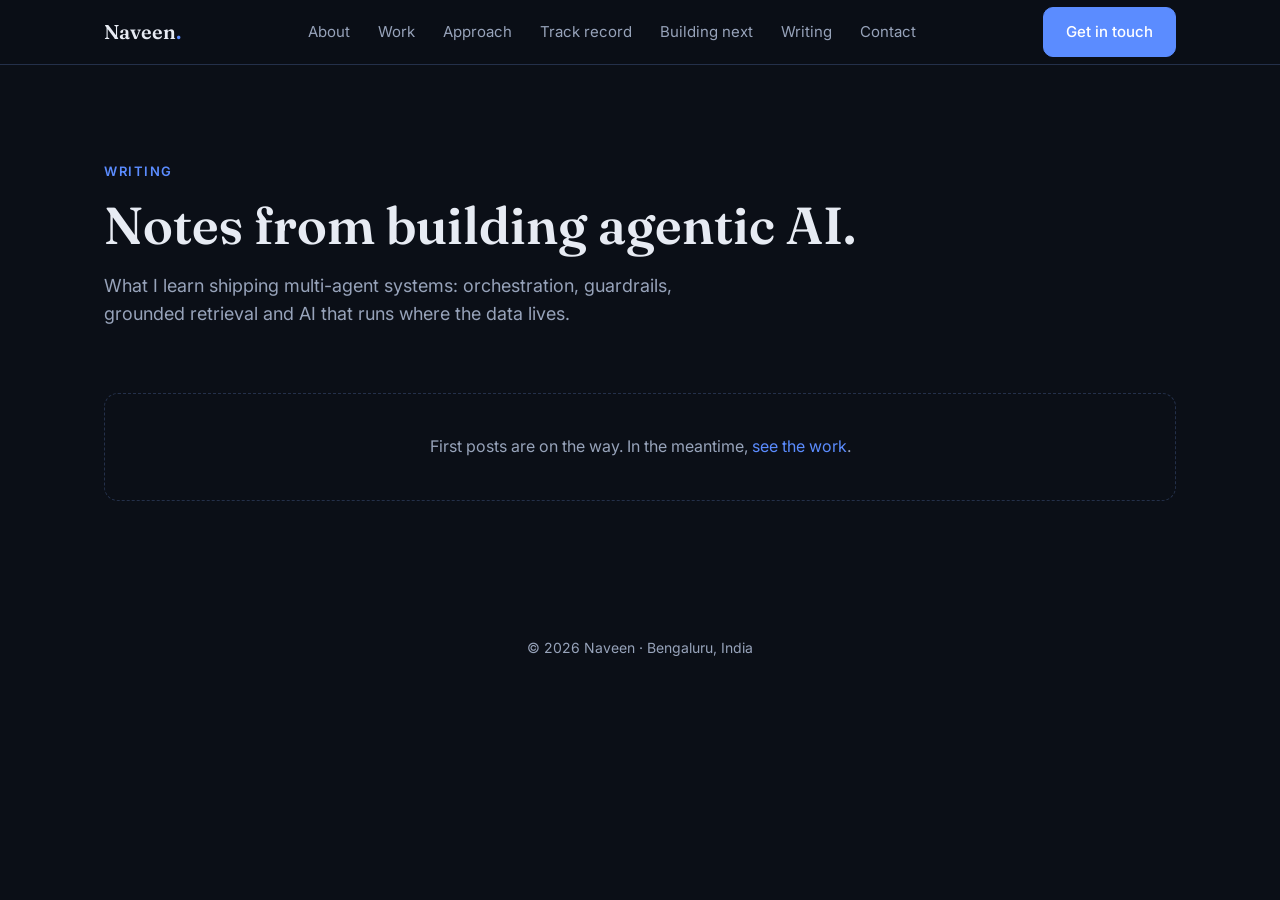
==== blog/index.html @ 8cdaeb1a "Add "What I'm building next" section and Writing blog - Investor-facing section on sovereign / edge " ====
<!DOCTYPE html>
<html lang="en">
<head>
  <meta charset="UTF-8" />
  <meta name="viewport" content="width=device-width, initial-scale=1.0" />
  <title>Writing — Naveen Narayanan</title>
  <meta name="description" content="Notes from building agentic AI systems: multi-agent orchestration, guardrails, grounded retrieval and sovereign AI." />
  <meta property="og:title" content="Writing — Naveen Narayanan" />
  <meta property="og:description" content="Notes from building agentic AI systems." />
  <meta property="og:type" content="website" />
  <meta property="og:url" content="https://naveenamai.dev/blog/" />
  <meta property="og:image" content="https://naveenamai.dev/images/og-card.jpg" />
  <meta name="twitter:card" content="summary_large_image" />
  <link rel="canonical" href="https://naveenamai.dev/blog/" />
  <link rel="icon" href="../favicon.svg" type="image/svg+xml" />
  <link rel="preconnect" href="https://fonts.googleapis.com" />
  <link rel="preconnect" href="https://fonts.gstatic.com" crossorigin />
  <link href="https://fonts.googleapis.com/css2?family=Fraunces:opsz,wght@9..144,500;9..144,600&family=Inter:wght@400;500;600&display=swap" rel="stylesheet" />
  <link rel="stylesheet" href="../css/site.css" />
</head>
<body>

  <nav>
    <div class="container">
      <a href="../index.html" class="logo">Naveen<span>.</span></a>
      <div class="nav-links" id="nav-links">
        <a href="../index.html#about">About</a>
        <a href="../index.html#work">Work</a>
        <a href="../index.html#approach">Approach</a>
        <a href="../index.html#track-record">Track record</a>
        <a href="../index.html#next">Building next</a>
        <a href="index.html">Writing</a>
        <a href="../index.html#contact">Contact</a>
      </div>
      <div class="nav-right">
        <a href="../index.html#contact" class="btn btn-primary">Get in touch</a>
        <button class="menu-btn" aria-label="Open menu" aria-expanded="false" aria-controls="nav-links">☰</button>
      </div>
    </div>
  </nav>
  <script src="../js/site.js"></script>

  <main class="container">
    <header class="page-head">
      <p class="eyebrow">Writing</p>
      <h1>Notes from building agentic AI.</h1>
      <p class="section-lead">What I learn shipping multi-agent systems: orchestration, guardrails, grounded retrieval and AI that runs where the data lives.</p>
    </header>

    <div class="posts">
      <!--
        ADD A POST:
        1. Copy blog/_post-template.html to blog/your-post-slug.html and write the post.
        2. Paste a card like the one below at the TOP of this list (newest first).
        3. Delete the "empty" placeholder paragraph once the first post is live.

        <a class="post-card" href="your-post-slug.html">
          <time datetime="2026-11-20">20 Nov 2026</time>
          <h2>Post title</h2>
          <p>One or two sentences on what the reader will learn.</p>
        </a>
      -->
      <p class="empty">First posts are on the way. In the meantime, <a href="../index.html#work" style="color: var(--accent)">see the work</a>.</p>
    </div>
  </main>

  <footer>
    <div class="container">© 2026 Naveen · Bengaluru, India</div>
  </footer>

</body>
</html>
---- css/site.css ----
/* ============ 1. DESIGN TOKENS ============
   Change colours here and the whole site follows. */
:root {
  --bg: #0b0f17;
  --surface: #121826;
  --surface-2: #182033;
  --border: #24304a;
  --text: #e7ebf3;
  --muted: #97a3ba;
  --accent: #5b8cff;      /* primary blue */
  --accent-2: #36d3a8;    /* success green for metrics */
  --radius: 14px;
  --max: 1120px;
}

/* ============ 2. BASE ============ */
* { box-sizing: border-box; margin: 0; padding: 0; }
html { scroll-behavior: smooth; }
body {
  font-family: "Inter", system-ui, sans-serif;
  background: var(--bg);
  color: var(--text);
  line-height: 1.6;
  -webkit-font-smoothing: antialiased;
}
h1, h2, h3 { font-family: "Fraunces", Georgia, serif; font-weight: 600; line-height: 1.15; }
a { color: inherit; text-decoration: none; }
.container { max-width: var(--max); margin: 0 auto; padding: 0 24px; }
section { padding: 96px 0; }
.eyebrow {
  font-size: 13px; font-weight: 600; letter-spacing: .12em;
  text-transform: uppercase; color: var(--accent); margin-bottom: 14px;
}
.section-title { font-size: clamp(28px, 4vw, 40px); margin-bottom: 16px; }
.section-lead { color: var(--muted); max-width: 640px; font-size: 18px; }

/* ============ 3. NAV ============ */
nav {
  position: sticky; top: 0; z-index: 10;
  background: rgba(11, 15, 23, .85); backdrop-filter: blur(10px);
  border-bottom: 1px solid var(--border);
}
nav .container { display: flex; align-items: center; justify-content: space-between; height: 64px; }
.logo { font-family: "Fraunces", serif; font-size: 20px; font-weight: 600; }
.logo span { color: var(--accent); }
.nav-links { display: flex; gap: 28px; font-size: 15px; color: var(--muted); }
.nav-links a:hover { color: var(--text); }
.nav-right { display: flex; align-items: center; gap: 10px; }
.menu-btn {
  display: none; background: none; border: 1px solid var(--border); border-radius: 10px;
  color: var(--text); width: 44px; height: 44px; font-size: 20px; cursor: pointer;
}

/* ============ 4. BUTTONS ============ */
.btn {
  display: inline-flex; align-items: center; gap: 8px;
  padding: 12px 22px; border-radius: 10px; font-weight: 500; font-size: 15px;
  border: 1px solid var(--border); transition: all .2s;
}
.btn-primary { background: var(--accent); border-color: var(--accent); color: #fff; }
.btn-primary:hover { background: #4677f0; }
.btn-ghost:hover { border-color: var(--muted); }

/* ============ 5. HERO ============ */
.hero { padding: 120px 0 80px; }
.hero h1 { font-size: clamp(40px, 6vw, 68px); max-width: 860px; margin-bottom: 24px; }
.hero h1 em { font-style: normal; color: var(--accent); }
.hero p { font-size: 20px; color: var(--muted); max-width: 640px; margin-bottom: 36px; }
.hero-cta { display: flex; gap: 12px; flex-wrap: wrap; }

/* ============ 6. METRICS STRIP ============ */
.metrics {
  display: grid; grid-template-columns: repeat(4, 1fr);
  border: 1px solid var(--border); border-radius: var(--radius);
  background: var(--surface); margin-top: 72px;
}
.metric { padding: 28px; border-right: 1px solid var(--border); }
.metric:last-child { border-right: none; }
.metric strong { display: block; font-family: "Fraunces", serif; font-size: 36px; color: var(--accent-2); }
.metric span { color: var(--muted); font-size: 14px; }

/* ============ 7. PROJECTS ============ */
.projects { display: grid; gap: 28px; margin-top: 56px; }
.project {
  display: grid; grid-template-columns: 1fr 1fr; gap: 40px;
  background: var(--surface); border: 1px solid var(--border);
  border-radius: var(--radius); padding: 40px;
  transition: border-color .2s;
}
.project:hover { border-color: #3a4a70; }
.tag {
  display: inline-block; font-size: 12px; font-weight: 600;
  padding: 4px 10px; border-radius: 999px;
  background: rgba(91, 140, 255, .12); color: var(--accent); margin-bottom: 14px;
}
.project h3 { font-size: 30px; margin-bottom: 6px; }
.project .sub { color: var(--muted); margin-bottom: 20px; }
.project dl { display: grid; gap: 14px; }
.project dt { font-size: 12px; font-weight: 600; letter-spacing: .1em; text-transform: uppercase; color: var(--muted); }
.project dd { font-size: 15px; }
.kpis { display: flex; gap: 24px; flex-wrap: wrap; margin: 22px 0; }
.kpis div strong { display: block; font-family: "Fraunces", serif; font-size: 26px; color: var(--accent-2); }
.kpis div span { font-size: 13px; color: var(--muted); }
.stack { display: flex; flex-wrap: wrap; gap: 8px; margin: 18px 0 24px; }
.stack span {
  font-size: 13px; padding: 5px 10px; border-radius: 8px;
  background: var(--surface-2); border: 1px solid var(--border); color: var(--muted);
}
.links { display: flex; gap: 10px; flex-wrap: wrap; }
.links .btn { padding: 9px 16px; font-size: 14px; }
.note { font-size: 12px; color: var(--muted); margin-top: 16px; }

/* Project screenshot: spans both columns, framed like a browser window */
.shot {
  grid-column: 1 / -1;
  border: 1px solid var(--border); border-radius: 10px; overflow: hidden;
  background: var(--surface-2);
}
.shot .bar { display: flex; gap: 6px; padding: 10px 14px; border-bottom: 1px solid var(--border); }
.shot .bar i { width: 10px; height: 10px; border-radius: 50%; background: var(--border); }
.shot img { display: block; width: 100%; height: auto; }

/* ============ 8. CAPABILITIES ============ */
.caps { display: grid; grid-template-columns: repeat(3, 1fr); gap: 20px; margin-top: 48px; }
.cap { background: var(--surface); border: 1px solid var(--border); border-radius: var(--radius); padding: 28px; }
.cap h3 { font-size: 20px; margin-bottom: 10px; }
.cap p { color: var(--muted); font-size: 15px; }

/* ============ 8b. ABOUT ============ */
#about { padding: 88px 0 0; }
#about + .hero { padding-top: 88px; }
.about { display: grid; grid-template-columns: 240px 1fr; gap: 56px; align-items: center; }
.about img {
  width: 240px; height: 240px; border-radius: 50%; object-fit: cover;
  border: 3px solid var(--border);
}
.about dl { display: grid; gap: 20px; margin-top: 28px; }
.about dt { font-size: 12px; font-weight: 600; letter-spacing: .1em; text-transform: uppercase; color: var(--accent); }
.about dd { color: var(--muted); font-size: 17px; }

/* ============ 9. TIMELINE ============ */
.timeline { margin-top: 48px; border-left: 2px solid var(--border); padding-left: 28px; display: grid; gap: 32px; }
.t-item { position: relative; }
.t-item::before {
  content: ""; position: absolute; left: -36px; top: 7px;
  width: 14px; height: 14px; border-radius: 50%;
  background: var(--bg); border: 3px solid var(--accent);
}
.t-item time { font-size: 13px; color: var(--accent); font-weight: 600; }
.t-item h3 { font-size: 20px; margin: 4px 0; }
.t-item p { color: var(--muted); font-size: 15px; }

/* ============ 9b. BUILDING NEXT ============ */
.ask {
  display: flex; align-items: center; justify-content: space-between; gap: 24px; flex-wrap: wrap;
  margin-top: 28px; padding: 32px; border-radius: var(--radius);
  border: 1px solid rgba(91, 140, 255, .45);
  background: linear-gradient(135deg, rgba(91, 140, 255, .14), rgba(54, 211, 168, .06));
}
.ask h3 { font-size: 24px; margin-bottom: 6px; }
.ask p { color: var(--muted); }

/* ============ 9c. BLOG ============ */
.page-head { padding: 96px 0 24px; }
.page-head h1 { font-size: clamp(36px, 5vw, 52px); margin-bottom: 16px; }
.posts { display: grid; gap: 20px; margin: 40px 0 96px; }
.post-card {
  display: block; background: var(--surface); border: 1px solid var(--border);
  border-radius: var(--radius); padding: 28px; transition: border-color .2s;
}
.post-card:hover { border-color: #3a4a70; }
.post-card time, .post-meta { font-size: 13px; color: var(--accent); font-weight: 600; }
.post-card h2 { font-size: 24px; margin: 6px 0 8px; }
.post-card p { color: var(--muted); font-size: 15px; }
.empty { color: var(--muted); border: 1px dashed var(--border); border-radius: var(--radius); padding: 40px; text-align: center; }

.article { max-width: 720px; margin: 0 auto; padding: 88px 24px 96px; }
.article h1 { font-size: clamp(34px, 5vw, 48px); margin: 10px 0 18px; }
.article .lede { font-size: 20px; color: var(--muted); margin-bottom: 40px; }
.article h2 { font-size: 28px; margin: 44px 0 14px; }
.article h3 { font-size: 21px; margin: 32px 0 10px; }
.article p, .article li { font-size: 18px; color: #c9d1e0; margin-bottom: 18px; }
.article ul, .article ol { padding-left: 24px; }
.article a { color: var(--accent); text-decoration: underline; text-underline-offset: 3px; }
.article blockquote { border-left: 3px solid var(--accent); padding-left: 20px; color: var(--muted); margin: 24px 0; }
.article img { max-width: 100%; border-radius: 10px; border: 1px solid var(--border); margin: 12px 0 24px; }
.article pre {
  background: var(--surface); border: 1px solid var(--border); border-radius: 10px;
  padding: 18px; overflow-x: auto; font-size: 14px; margin-bottom: 24px;
}
.article code { font-family: ui-monospace, Consolas, monospace; font-size: .9em; }
.back { display: inline-block; color: var(--muted); font-size: 15px; margin-bottom: 28px; }
.back:hover { color: var(--text); }

/* ============ 10. CONTACT + FOOTER ============ */
.contact {
  text-align: center; background: var(--surface); border: 1px solid var(--border);
  border-radius: var(--radius); padding: 72px 24px;
}
.contact p { color: var(--muted); max-width: 520px; margin: 0 auto 32px; font-size: 18px; }
.contact .hero-cta { justify-content: center; }
footer { padding: 40px 0; color: var(--muted); font-size: 14px; text-align: center; }

/* ============ 11. MOBILE ============ */
@media (max-width: 860px) {
  .menu-btn { display: inline-block; }
  .nav-links {
    display: none; position: absolute; top: 64px; left: 0; right: 0;
    flex-direction: column; gap: 0; background: var(--bg);
    border-bottom: 1px solid var(--border);
  }
  .nav-links a { padding: 14px 24px; border-top: 1px solid var(--border); }
  nav.open .nav-links { display: flex; }
  .metrics { grid-template-columns: repeat(2, 1fr); }
  .metric:nth-child(2) { border-right: none; }
  .metric:nth-child(-n+2) { border-bottom: 1px solid var(--border); }
  .project { grid-template-columns: 1fr; padding: 28px; gap: 24px; }
  .caps { grid-template-columns: 1fr; }
  .about { grid-template-columns: 1fr; gap: 32px; }
  .about img { width: 160px; height: 160px; }
  #about { padding-top: 56px; }
  #about + .hero { padding-top: 64px; }
  section { padding: 72px 0; }
}
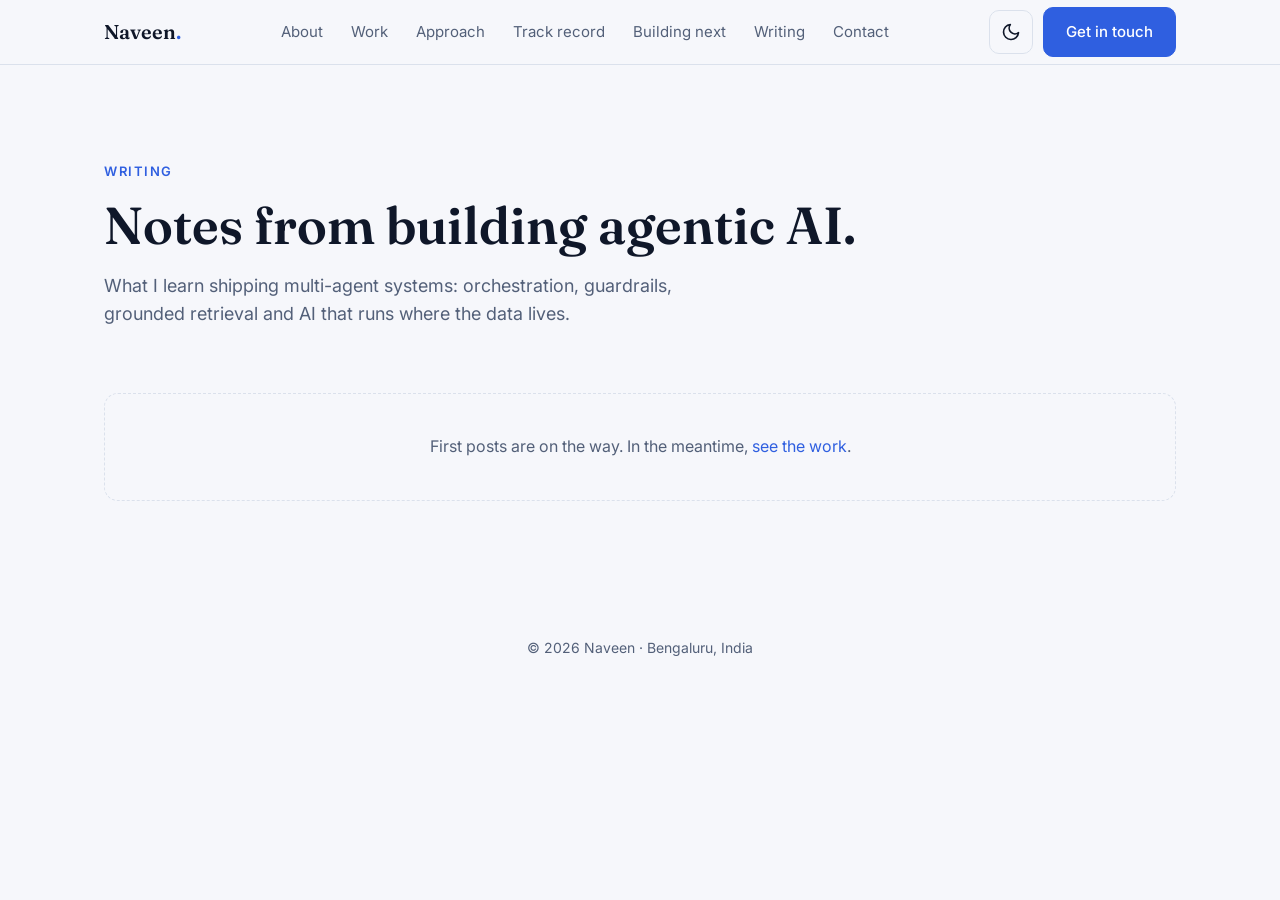
==== commit b44bf123: "Add dark/light theme toggle - Light theme tokens; hard-coded colours moved to CSS variables - Toggle" ====
--- a/blog/index.html
+++ b/blog/index.html
@@ -3,6 +3,7 @@
 <head>
   <meta charset="UTF-8" />
   <meta name="viewport" content="width=device-width, initial-scale=1.0" />
+  <script>(function(){var t;try{t=localStorage.getItem("theme")}catch(e){}if(t!=="light"&&t!=="dark")t=matchMedia("(prefers-color-scheme: light)").matches?"light":"dark";document.documentElement.setAttribute("data-theme",t)})();</script>
   <title>Writing — Naveen Narayanan</title>
   <meta name="description" content="Notes from building agentic AI systems: multi-agent orchestration, guardrails, grounded retrieval and sovereign AI." />
   <meta property="og:title" content="Writing — Naveen Narayanan" />
@@ -33,6 +34,7 @@
         <a href="../index.html#contact">Contact</a>
       </div>
       <div class="nav-right">
+        <button class="theme-btn" aria-label="Switch to light theme" title="Toggle dark/light theme"><svg class="sun" viewBox="0 0 24 24" fill="none" stroke="currentColor" stroke-width="2" stroke-linecap="round" aria-hidden="true"><circle cx="12" cy="12" r="4"/><path d="M12 2v2M12 20v2M4.9 4.9l1.4 1.4M17.7 17.7l1.4 1.4M2 12h2M20 12h2M4.9 19.1l1.4-1.4M17.7 6.3l1.4-1.4"/></svg><svg class="moon" viewBox="0 0 24 24" fill="none" stroke="currentColor" stroke-width="2" stroke-linecap="round" stroke-linejoin="round" aria-hidden="true"><path d="M21 12.8A9 9 0 1 1 11.2 3a7 7 0 0 0 9.8 9.8z"/></svg></button>
         <a href="../index.html#contact" class="btn btn-primary">Get in touch</a>
         <button class="menu-btn" aria-label="Open menu" aria-expanded="false" aria-controls="nav-links">☰</button>
       </div>
--- a/css/site.css
+++ b/css/site.css
@@ -9,9 +9,38 @@
   --muted: #97a3ba;
   --accent: #5b8cff;      /* primary blue */
   --accent-2: #36d3a8;    /* success green for metrics */
+  --accent-hover: #4677f0;
+  --border-hover: #3a4a70;
+  --nav-bg: rgba(11, 15, 23, .85);
+  --tag-bg: rgba(91, 140, 255, .12);
+  --ask-border: rgba(91, 140, 255, .45);
+  --ask-bg: linear-gradient(135deg, rgba(91, 140, 255, .14), rgba(54, 211, 168, .06));
+  --article-text: #c9d1e0;
   --radius: 14px;
   --max: 1120px;
-}
+  color-scheme: dark;
+}
+
+/* Light theme: set by js/site.js as <html data-theme="light"> */
+:root[data-theme="light"] {
+  --bg: #f6f7fb;
+  --surface: #ffffff;
+  --surface-2: #eef1f7;
+  --border: #dbe1ec;
+  --text: #0f1729;
+  --muted: #536079;
+  --accent: #2f5fe0;
+  --accent-2: #0b8a69;
+  --accent-hover: #244fc4;
+  --border-hover: #aab6cf;
+  --nav-bg: rgba(246, 247, 251, .85);
+  --tag-bg: rgba(47, 95, 224, .1);
+  --ask-border: rgba(47, 95, 224, .35);
+  --ask-bg: linear-gradient(135deg, rgba(47, 95, 224, .08), rgba(11, 138, 105, .05));
+  --article-text: #2b3548;
+  color-scheme: light;
+}
+body { transition: background-color .25s, color .25s; }
 
 /* ============ 2. BASE ============ */
 * { box-sizing: border-box; margin: 0; padding: 0; }
@@ -37,7 +66,7 @@
 /* ============ 3. NAV ============ */
 nav {
   position: sticky; top: 0; z-index: 10;
-  background: rgba(11, 15, 23, .85); backdrop-filter: blur(10px);
+  background: var(--nav-bg); backdrop-filter: blur(10px);
   border-bottom: 1px solid var(--border);
 }
 nav .container { display: flex; align-items: center; justify-content: space-between; height: 64px; }
@@ -46,10 +75,16 @@
 .nav-links { display: flex; gap: 28px; font-size: 15px; color: var(--muted); }
 .nav-links a:hover { color: var(--text); }
 .nav-right { display: flex; align-items: center; gap: 10px; }
-.menu-btn {
+.menu-btn, .theme-btn {
   display: none; background: none; border: 1px solid var(--border); border-radius: 10px;
   color: var(--text); width: 44px; height: 44px; font-size: 20px; cursor: pointer;
 }
+.theme-btn { display: inline-flex; align-items: center; justify-content: center; }
+.menu-btn:hover, .theme-btn:hover { border-color: var(--muted); }
+.theme-btn svg { width: 20px; height: 20px; }
+.theme-btn .moon { display: none; }
+:root[data-theme="light"] .theme-btn .sun { display: none; }
+:root[data-theme="light"] .theme-btn .moon { display: block; }
 
 /* ============ 4. BUTTONS ============ */
 .btn {
@@ -58,7 +93,7 @@
   border: 1px solid var(--border); transition: all .2s;
 }
 .btn-primary { background: var(--accent); border-color: var(--accent); color: #fff; }
-.btn-primary:hover { background: #4677f0; }
+.btn-primary:hover { background: var(--accent-hover); border-color: var(--accent-hover); }
 .btn-ghost:hover { border-color: var(--muted); }
 
 /* ============ 5. HERO ============ */
@@ -87,11 +122,11 @@
   border-radius: var(--radius); padding: 40px;
   transition: border-color .2s;
 }
-.project:hover { border-color: #3a4a70; }
+.project:hover { border-color: var(--border-hover); }
 .tag {
   display: inline-block; font-size: 12px; font-weight: 600;
   padding: 4px 10px; border-radius: 999px;
-  background: rgba(91, 140, 255, .12); color: var(--accent); margin-bottom: 14px;
+  background: var(--tag-bg); color: var(--accent); margin-bottom: 14px;
 }
 .project h3 { font-size: 30px; margin-bottom: 6px; }
 .project .sub { color: var(--muted); margin-bottom: 20px; }
@@ -154,8 +189,8 @@
 .ask {
   display: flex; align-items: center; justify-content: space-between; gap: 24px; flex-wrap: wrap;
   margin-top: 28px; padding: 32px; border-radius: var(--radius);
-  border: 1px solid rgba(91, 140, 255, .45);
-  background: linear-gradient(135deg, rgba(91, 140, 255, .14), rgba(54, 211, 168, .06));
+  border: 1px solid var(--ask-border);
+  background: var(--ask-bg);
 }
 .ask h3 { font-size: 24px; margin-bottom: 6px; }
 .ask p { color: var(--muted); }
@@ -168,7 +203,7 @@
   display: block; background: var(--surface); border: 1px solid var(--border);
   border-radius: var(--radius); padding: 28px; transition: border-color .2s;
 }
-.post-card:hover { border-color: #3a4a70; }
+.post-card:hover { border-color: var(--border-hover); }
 .post-card time, .post-meta { font-size: 13px; color: var(--accent); font-weight: 600; }
 .post-card h2 { font-size: 24px; margin: 6px 0 8px; }
 .post-card p { color: var(--muted); font-size: 15px; }
@@ -179,7 +214,7 @@
 .article .lede { font-size: 20px; color: var(--muted); margin-bottom: 40px; }
 .article h2 { font-size: 28px; margin: 44px 0 14px; }
 .article h3 { font-size: 21px; margin: 32px 0 10px; }
-.article p, .article li { font-size: 18px; color: #c9d1e0; margin-bottom: 18px; }
+.article p, .article li { font-size: 18px; color: var(--article-text); margin-bottom: 18px; }
 .article ul, .article ol { padding-left: 24px; }
 .article a { color: var(--accent); text-decoration: underline; text-underline-offset: 3px; }
 .article blockquote { border-left: 3px solid var(--accent); padding-left: 20px; color: var(--muted); margin: 24px 0; }
@@ -221,4 +256,10 @@
   #about { padding-top: 56px; }
   #about + .hero { padding-top: 64px; }
   section { padding: 72px 0; }
-}
+  .nav-right { gap: 8px; }
+  .nav-right .btn-primary { padding: 10px 14px; font-size: 14px; }
+}
+/* Very narrow phones: Contact is still in the menu, so drop the nav button to fit */
+@media (max-width: 400px) {
+  .nav-right .btn-primary { display: none; }
+}
